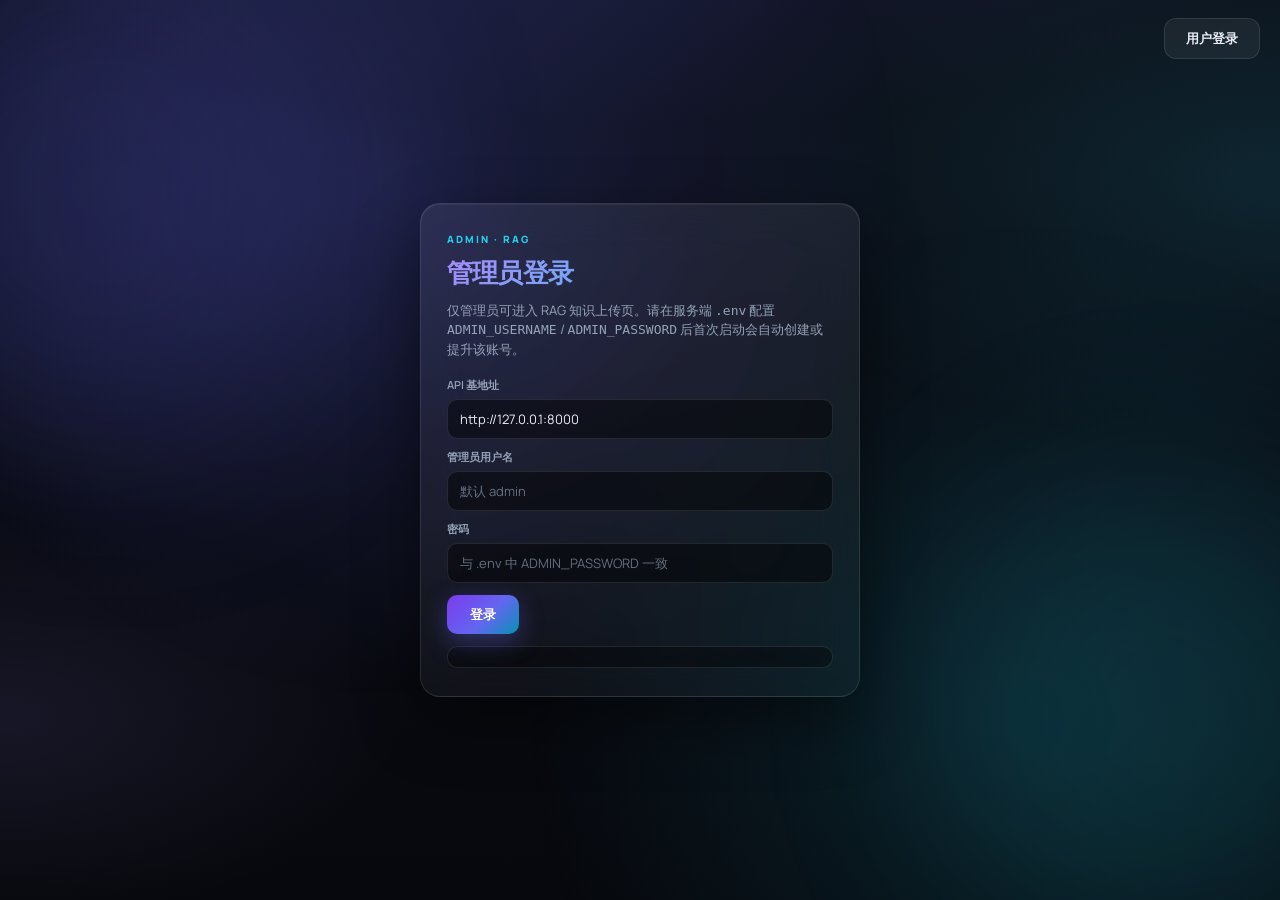
==== frontend/admin-login.html @ efcb0af4 "第一版" ====
<!doctype html>
<html lang="zh-CN">
<head>
  <meta charset="UTF-8">
  <meta name="viewport" content="width=device-width, initial-scale=1.0">
  <title>小C助手 · 管理员登录</title>
  <link rel="icon" type="image/png" href="./favicon.ico">
  <link rel="stylesheet" href="./style.css">
</head>
<body>
  <div class="auth-corner">
    <a class="link-btn" href="./login.html">用户登录</a>
  </div>
  <main class="auth-page">
    <section class="auth-card">
      <p class="auth-eyebrow">ADMIN · RAG</p>
      <h1>管理员登录</h1>
      <p>仅管理员可进入 RAG 知识上传页。请在服务端 <code>.env</code> 配置 <code>ADMIN_USERNAME</code> / <code>ADMIN_PASSWORD</code> 后首次启动会自动创建或提升该账号。</p>

      <label>
        API 基地址
        <input id="apiBase" value="http://127.0.0.1:8000">
      </label>
      <label>
        管理员用户名
        <input id="username" placeholder="默认 admin">
      </label>
      <label>
        密码
        <input id="password" type="password" placeholder="与 .env 中 ADMIN_PASSWORD 一致">
      </label>

      <div class="btn-row">
        <button id="loginBtn" class="btn">登录</button>
      </div>
      <p id="hint" class="hint"></p>
    </section>
  </main>
   <script src="./common.js"></script>
  <script src="./admin-login.js"></script>
</body>
</html>
---- frontend/style.css ----
﻿/* 小C助手 — TripStar 风格启发：暗黑奢华玻璃拟物 + 沉浸式对话（保持原 class 契约） */

@import url("https://fonts.googleapis.com/css2?family=Manrope:wght@400;500;600;700;800&display=swap");

* {
  box-sizing: border-box;
}

:root {
  --xc-bg-deep: #07080d;
  --xc-bg-mid: #0c0f18;
  --xc-glass: rgba(255, 255, 255, 0.045);
  --xc-glass-strong: rgba(255, 255, 255, 0.08);
  --xc-border: rgba(255, 255, 255, 0.1);
  --xc-border-glow: rgba(167, 139, 250, 0.35);
  --xc-text: #e8ecf4;
  --xc-text-soft: #94a3b8;
  --xc-accent: #a78bfa;
  --xc-accent-2: #22d3ee;
  --xc-accent-mix: linear-gradient(135deg, #a78bfa 0%, #22d3ee 100%);
  --xc-danger: #fb7185;
  --xc-danger-bg: rgba(251, 113, 133, 0.12);
  --xc-success: #34d399;
  --xc-success-bg: rgba(52, 211, 153, 0.12);
  --xc-gold-line: rgba(212, 175, 106, 0.25);
  --xc-shadow: 0 24px 64px rgba(0, 0, 0, 0.45);
  --xc-radius: 14px;
  --xc-radius-sm: 10px;
  --font: "Manrope", "Segoe UI", system-ui, sans-serif;
}

body {
  margin: 0;
  font-family: var(--font);
  color: var(--xc-text);
  overflow: hidden;
  min-height: 100vh;
  background: var(--xc-bg-deep);
  background-image:
    radial-gradient(ellipse 120% 80% at 50% -30%, rgba(99, 102, 241, 0.22), transparent 55%),
    radial-gradient(ellipse 90% 60% at 100% 20%, rgba(34, 211, 238, 0.12), transparent 50%),
    radial-gradient(ellipse 70% 50% at 0% 80%, rgba(167, 139, 250, 0.1), transparent 45%),
    linear-gradient(180deg, var(--xc-bg-mid) 0%, var(--xc-bg-deep) 100%);
}

body::before,
body::after {
  content: "";
  position: fixed;
  border-radius: 50%;
  filter: blur(100px);
  z-index: 0;
  pointer-events: none;
  opacity: 0.55;
}

body::before {
  width: min(48vw, 520px);
  height: min(48vw, 520px);
  left: -12%;
  top: -8%;
  background: rgba(99, 102, 241, 0.35);
}

body::after {
  width: min(42vw, 480px);
  height: min(42vw, 480px);
  right: -10%;
  bottom: -5%;
  background: rgba(34, 211, 238, 0.2);
}

.app {
  position: relative;
  z-index: 1;
  width: 100vw;
  margin: 0;
  display: grid;
  grid-template-columns: 228px 1fr 300px;
  min-height: 100vh;
  height: 100vh;
  max-height: 100vh;
  overflow: hidden;
  background: var(--xc-glass);
  backdrop-filter: blur(20px) saturate(1.35);
  -webkit-backdrop-filter: blur(20px) saturate(1.35);
  border: 1px solid var(--xc-border);
  box-shadow: inset 0 1px 0 rgba(255, 255, 255, 0.06);
}

.app.history-collapsed {
  grid-template-columns: 56px 1fr 300px;
}

.sidebar {
  display: flex;
  flex-direction: column;
  gap: 12px;
  padding: 14px;
  overflow: auto;
  background: rgba(6, 8, 14, 0.55);
  border-right: 1px solid var(--xc-border);
}

.history-sidebar {
  border-left: none;
  height: 100%;
  min-height: 0;
  overflow: hidden;
  padding-bottom: 0;
}

/* API / WS 输入框保留在 DOM 供脚本读写，不在页面展示 */
.xc-endpoint-fields {
  display: none;
}

.tool-sidebar {
  border-left: 1px solid var(--xc-border);
  border-right: none;
  background: rgba(6, 8, 14, 0.5);
  height: 100%;
  min-height: 0;
  max-height: 100%;
  overflow-x: hidden;
  overflow-y: auto;
}

.history-header {
  display: flex;
  align-items: center;
  justify-content: space-between;
  margin-bottom: 6px;
}

.history-title-text {
  font-size: 11px;
  letter-spacing: 0.14em;
  text-transform: uppercase;
  font-weight: 800;
  color: var(--xc-text-soft);
}

.btn.mini {
  min-width: 48px;
  padding: 6px 10px;
  font-size: 11px;
  font-weight: 600;
  border-radius: 8px;
}

.brand,
.panel {
  background: var(--xc-glass-strong);
  border: 1px solid var(--xc-border);
  border-radius: var(--xc-radius);
  padding: 14px;
  backdrop-filter: blur(16px);
  -webkit-backdrop-filter: blur(16px);
  box-shadow: 0 4px 24px rgba(0, 0, 0, 0.2), inset 0 1px 0 rgba(255, 255, 255, 0.05);
}

.brand {
  border-color: rgba(212, 175, 106, 0.15);
  background: linear-gradient(160deg, rgba(255, 255, 255, 0.07) 0%, rgba(255, 255, 255, 0.02) 100%);
}

.brand h1 {
  margin: 0;
  font-size: 20px;
  font-weight: 800;
  letter-spacing: -0.02em;
  background: var(--xc-accent-mix);
  -webkit-background-clip: text;
  -webkit-text-fill-color: transparent;
  background-clip: text;
}

.brand p {
  margin: 6px 0 0;
  color: var(--xc-text-soft);
  font-size: 11px;
  line-height: 1.45;
}

.panel h2 {
  margin: 0 0 10px;
  font-size: 11px;
  font-weight: 800;
  letter-spacing: 0.12em;
  text-transform: uppercase;
  color: var(--xc-text-soft);
}

label {
  display: flex;
  flex-direction: column;
  gap: 6px;
  font-size: 11px;
  font-weight: 600;
  color: var(--xc-text-soft);
  margin-top: 10px;
}

input,
select,
button,
.messages {
  border: 1px solid var(--xc-border);
  border-radius: var(--xc-radius-sm);
}

input,
select,
button {
  background: rgba(0, 0, 0, 0.35);
  color: var(--xc-text);
  padding: 10px 12px;
  font-size: 13px;
  font-family: var(--font);
  transition: border-color 0.2s ease, box-shadow 0.2s ease, background 0.2s ease;
}

input::placeholder {
  color: rgba(148, 163, 184, 0.65);
}

input:focus,
select:focus {
  outline: none;
  border-color: rgba(167, 139, 250, 0.55);
  box-shadow: 0 0 0 3px rgba(167, 139, 250, 0.15);
  background: rgba(0, 0, 0, 0.45);
}

.btn-row,
.status-row {
  display: flex;
  gap: 8px;
  margin-top: 12px;
  flex-wrap: wrap;
  align-items: center;
}

.btn {
  background: linear-gradient(135deg, #7c3aed 0%, #6366f1 55%, #0891b2 100%);
  color: #fff;
  border: none;
  cursor: pointer;
  min-width: 72px;
  font-weight: 700;
  letter-spacing: 0.02em;
  box-shadow: 0 8px 24px rgba(99, 102, 241, 0.35);
}

.btn:hover {
  filter: brightness(1.08);
  box-shadow: 0 10px 28px rgba(99, 102, 241, 0.42);
}

.btn.ghost {
  background: rgba(255, 255, 255, 0.06);
  border: 1px solid var(--xc-border);
  color: var(--xc-text);
  box-shadow: none;
}

.btn.ghost:hover {
  background: rgba(255, 255, 255, 0.1);
  border-color: rgba(255, 255, 255, 0.18);
}

.btn.danger {
  background: linear-gradient(135deg, #be123c, #fb7185);
  box-shadow: 0 6px 20px rgba(190, 18, 60, 0.35);
}

.btn.danger:hover {
  filter: brightness(1.06);
}

.status {
  font-size: 11px;
  font-weight: 800;
  padding: 8px 12px;
  border-radius: 999px;
  border: 1px solid transparent;
  letter-spacing: 0.04em;
  text-transform: uppercase;
}

.online {
  color: var(--xc-success);
  background: var(--xc-success-bg);
  border-color: rgba(52, 211, 153, 0.35);
  box-shadow: 0 0 20px rgba(52, 211, 153, 0.12);
}

.offline {
  color: var(--xc-danger);
  background: var(--xc-danger-bg);
  border-color: rgba(251, 113, 133, 0.35);
}

.chat-area {
  display: grid;
  grid-template-rows: auto 1fr auto;
  height: 100%;
  min-height: 0;
  max-height: 100%;
  overflow: hidden;
  background: rgba(4, 6, 12, 0.4);
  border-left: 1px solid var(--xc-border);
  border-right: 1px solid var(--xc-border);
}

.chat-topbar {
  padding: 14px 20px;
  display: flex;
  justify-content: space-between;
  align-items: center;
  gap: 16px;
  flex-wrap: wrap;
  background: rgba(0, 0, 0, 0.35);
  border-bottom: 1px solid var(--xc-border);
  backdrop-filter: blur(12px);
}

.topbar-left {
  display: flex;
  align-items: flex-start;
  gap: 12px;
}

/* 顶栏左侧「C」标识图：浅色衬底与手绘纸质底融合，适配深色顶栏 */
.xc-mark-img {
  width: 40px;
  height: 40px;
  flex-shrink: 0;
  object-fit: contain;
  border-radius: 12px;
  padding: 3px;
  box-sizing: border-box;
  background: linear-gradient(145deg, rgba(255, 255, 255, 0.96) 0%, rgba(245, 243, 240, 0.92) 100%);
  border: 1px solid rgba(255, 255, 255, 0.22);
  box-shadow:
    0 6px 20px rgba(0, 0, 0, 0.35),
    0 0 0 1px rgba(167, 139, 250, 0.12);
  display: block;
}

.xc-title {
  font-size: 17px;
  font-weight: 800;
  letter-spacing: -0.02em;
  color: var(--xc-text);
}

.agent-chips {
  display: flex;
  flex-wrap: wrap;
  gap: 6px;
  margin-top: 8px;
}

.chip {
  font-size: 10px;
  font-weight: 700;
  letter-spacing: 0.06em;
  text-transform: uppercase;
  padding: 4px 10px;
  border-radius: 999px;
  background: rgba(167, 139, 250, 0.12);
  border: 1px solid rgba(167, 139, 250, 0.28);
  color: #c4b5fd;
}

.chip--map {
  border-color: rgba(34, 211, 238, 0.35);
  background: rgba(34, 211, 238, 0.1);
  color: #67e8f9;
}

.topbar-right {
  display: inline-flex;
  align-items: center;
  gap: 12px;
  flex-wrap: wrap;
}

.topbar-right small {
  color: var(--xc-text-soft);
  font-size: 11px;
  max-width: 220px;
  line-height: 1.4;
}

.messages {
  margin: 0;
  min-height: 0;
  overflow-y: auto;
  padding: 22px 24px;
  background: rgba(0, 0, 0, 0.22);
  border: none;
  border-top: 1px solid transparent;
  border-bottom: 1px solid transparent;
}

.messages::-webkit-scrollbar {
  width: 6px;
}

.messages::-webkit-scrollbar-thumb {
  background: rgba(167, 139, 250, 0.25);
  border-radius: 6px;
}

.msg {
  max-width: 72%;
  margin-bottom: 14px;
  padding: 12px 14px;
  border-radius: 16px;
  white-space: pre-wrap;
  line-height: 1.55;
  animation: msgIn 0.35s cubic-bezier(0.22, 1, 0.36, 1);
  border: 1px solid var(--xc-border);
  backdrop-filter: blur(12px);
  -webkit-backdrop-filter: blur(12px);
}

.msg.user {
  margin-left: auto;
  background: linear-gradient(145deg, rgba(124, 58, 237, 0.35) 0%, rgba(8, 145, 178, 0.22) 100%);
  border-color: rgba(167, 139, 250, 0.45);
  color: #f8fafc;
  box-shadow: 0 12px 32px rgba(99, 102, 241, 0.2);
}

.msg.bot {
  margin-right: auto;
  background: rgba(255, 255, 255, 0.05);
  border-color: rgba(255, 255, 255, 0.1);
  color: var(--xc-text);
  display: flex;
  flex-direction: column;
  align-items: stretch;
  gap: 0;
  max-width: min(72%, 640px);
  box-shadow: var(--xc-shadow);
  /* 覆盖 .msg 的 pre-wrap，避免子树里的 HTML 被当成预格式纯文本排版 */
  white-space: normal;
}

/* 工具返回（折叠展示），位于助手气泡上方 */
.tool-trace-host {
  display: none;
  margin-bottom: 8px;
}

.tool-trace-host.tool-trace-host--visible {
  display: block;
}

.tool-trace-box {
  border-radius: var(--xc-radius-sm);
  border: 1px solid rgba(34, 211, 238, 0.28);
  background: rgba(0, 0, 0, 0.42);
  overflow: hidden;
}

.tool-trace-box > summary {
  list-style: none;
  cursor: pointer;
  padding: 8px 12px;
  font-size: 12px;
  font-weight: 600;
  color: var(--xc-accent-2);
  letter-spacing: 0.02em;
  user-select: none;
}

.tool-trace-box > summary::-webkit-details-marker {
  display: none;
}

.tool-trace-box > summary::before {
  content: "▸ ";
  display: inline-block;
  transition: transform 0.15s ease;
}

.tool-trace-box[open] > summary::before {
  transform: rotate(90deg);
}

.tool-trace-item {
  border-top: 1px solid rgba(255, 255, 255, 0.08);
  padding: 8px 12px 10px;
}

.tool-trace-name {
  font-size: 11px;
  font-weight: 700;
  color: #a5b4fc;
  margin-bottom: 6px;
  font-family: ui-monospace, "Cascadia Code", Consolas, monospace;
}

.tool-trace-content {
  margin: 0;
  max-height: 220px;
  overflow: auto;
  font-size: 11px;
  line-height: 1.45;
  color: var(--xc-text-soft);
  white-space: pre-wrap;
  word-break: break-word;
  background: rgba(0, 0, 0, 0.35);
  border-radius: 8px;
  padding: 8px 10px;
  border: 1px solid rgba(255, 255, 255, 0.06);
}

.msg.bot > .msg-bubble {
  white-space: pre-wrap;
  line-height: 1.55;
  color: var(--xc-text);
}

/* 不依赖 :has()（旧内核无 :has 时 Markdown 会一直像纯文本） */
.msg.bot > .msg-bubble.msg-bubble--md {
  white-space: normal;
}

.msg-bot-meta {
  white-space: pre-wrap;
  font-size: 12px;
  line-height: 1.45;
  color: var(--xc-text-soft);
  padding-bottom: 10px;
  margin-bottom: 2px;
  border-bottom: 1px solid rgba(255, 255, 255, 0.08);
}

.msg-md-content {
  padding-top: 10px;
  font-size: 14px;
  line-height: 1.6;
  color: var(--xc-text);
  word-break: break-word;
  white-space: normal;
}

.msg-md-content > *:first-child {
  margin-top: 0;
}

.msg-md-content > *:last-child {
  margin-bottom: 0;
}

.msg-md-content p {
  margin: 0.55em 0;
}

.msg-md-content h1,
.msg-md-content h2,
.msg-md-content h3,
.msg-md-content h4 {
  margin: 0.85em 0 0.45em;
  font-weight: 700;
  line-height: 1.25;
  color: #f1f5f9;
}

.msg-md-content h1 {
  font-size: 1.35em;
}

.msg-md-content h2 {
  font-size: 1.2em;
}

.msg-md-content h3 {
  font-size: 1.08em;
}

.msg-md-content ul,
.msg-md-content ol {
  margin: 0.5em 0;
  padding-left: 1.35em;
}

.msg-md-content li {
  margin: 0.25em 0;
}

.msg-md-content blockquote {
  margin: 0.6em 0;
  padding: 0.35em 0 0.35em 0.85em;
  border-left: 3px solid rgba(167, 139, 250, 0.45);
  color: var(--xc-text-soft);
  background: rgba(0, 0, 0, 0.2);
  border-radius: 0 8px 8px 0;
}

.msg-md-content a {
  color: var(--xc-accent-2);
  text-decoration: underline;
  text-underline-offset: 3px;
  word-break: break-all;
}

.msg-md-content hr {
  border: none;
  border-top: 1px solid rgba(255, 255, 255, 0.12);
  margin: 1em 0;
}

.msg-md-content code {
  font-family: ui-monospace, "Cascadia Code", "Segoe UI Mono", Consolas, monospace;
  font-size: 0.88em;
  padding: 0.12em 0.38em;
  border-radius: 6px;
  background: rgba(0, 0, 0, 0.45);
  border: 1px solid rgba(255, 255, 255, 0.1);
}

.msg-md-content pre {
  margin: 0.65em 0;
  padding: 12px 14px;
  border-radius: 12px;
  background: rgba(0, 0, 0, 0.5);
  border: 1px solid rgba(255, 255, 255, 0.1);
  overflow-x: auto;
  line-height: 1.45;
}

.msg-md-content pre code {
  padding: 0;
  border: none;
  background: transparent;
  font-size: 0.9em;
}

.msg-md-content table {
  border-collapse: collapse;
  width: 100%;
  margin: 0.65em 0;
  font-size: 0.92em;
}

.msg-md-content th,
.msg-md-content td {
  border: 1px solid rgba(255, 255, 255, 0.12);
  padding: 6px 10px;
  text-align: left;
}

.msg-md-content th {
  background: rgba(167, 139, 250, 0.12);
}

.msg.streaming > .msg-bubble::after {
  content: "▋";
  margin-left: 2px;
  color: var(--xc-accent-2);
  animation: blinkCursor 0.7s steps(1) infinite;
}

.msg.streaming::after {
  content: none;
}

.msg.system {
  max-width: 92%;
  margin: 10px auto 14px;
  background: rgba(255, 255, 255, 0.04);
  color: var(--xc-text-soft);
  text-align: center;
  border: 1px dashed rgba(255, 255, 255, 0.12);
  font-size: 12px;
}

.msg-bubble .inline-map-link {
  color: var(--xc-accent-2);
  text-decoration: underline;
  text-underline-offset: 3px;
  word-break: break-all;
}

.itinerary-panel .itinerary-notes {
  width: 100%;
  margin-top: 8px;
  padding: 10px 12px;
  min-height: 100px;
  resize: vertical;
  border-radius: var(--xc-radius-sm);
  border: 1px solid var(--xc-border);
  background: rgba(0, 0, 0, 0.35);
  color: var(--xc-text);
  font-family: var(--font);
  font-size: 13px;
  line-height: 1.45;
}

.itinerary-panel .itinerary-notes:focus {
  outline: none;
  border-color: rgba(167, 139, 250, 0.45);
  box-shadow: 0 0 0 1px rgba(167, 139, 250, 0.2);
}

.composer {
  margin: 0;
  display: grid;
  grid-template-columns: 1fr auto;
  grid-template-rows: auto auto;
  gap: 8px 12px;
  padding: 16px 20px;
  border-top: 1px solid var(--xc-border);
  background: rgba(0, 0, 0, 0.45);
  backdrop-filter: blur(16px);
}

.composer input {
  grid-column: 1;
  grid-row: 1;
  min-height: 48px;
  border-radius: 14px;
  background: rgba(0, 0, 0, 0.5);
  border-color: rgba(255, 255, 255, 0.12);
}

.composer-actions {
  grid-column: 2;
  grid-row: 1;
  display: flex;
  flex-direction: row;
  align-items: stretch;
  gap: 8px;
}

.composer .btn-send,
.composer .composer-pause {
  align-self: stretch;
  min-height: 48px;
  border-radius: 14px;
}

.btn-send {
  position: relative;
  min-width: 88px;
  display: inline-flex;
  align-items: center;
  justify-content: center;
}

.btn-send .btn-send-spinner {
  display: none;
  width: 22px;
  height: 22px;
  border: 2px solid rgba(255, 255, 255, 0.22);
  border-top-color: var(--xc-accent);
  border-radius: 50%;
  animation: xc-spin 0.75s linear infinite;
}

.btn-send.is-busy .btn-send-label {
  display: none;
}

.btn-send.is-busy .btn-send-spinner {
  display: block;
}

.btn-send.is-busy {
  pointer-events: none;
}

.composer-pause:not([hidden]) {
  min-width: 64px;
}

@keyframes xc-spin {
  to {
    transform: rotate(360deg);
  }
}

.composer-hint {
  grid-column: 1 / -1;
  grid-row: 2;
  margin: 0;
  font-size: 11px;
  line-height: 1.45;
  color: var(--xc-text-soft);
  opacity: 0.92;
}

.hint {
  min-height: 20px;
  margin: 12px 0 0;
  color: var(--xc-text-soft);
  font-size: 12px;
  background: rgba(0, 0, 0, 0.35);
  border: 1px solid var(--xc-border);
  border-radius: var(--xc-radius-sm);
  padding: 10px 12px;
}

.hint.error {
  color: #fda4af;
  border-color: rgba(251, 113, 133, 0.35);
  background: var(--xc-danger-bg);
}

.history-list {
  margin-top: 10px;
  flex: 1;
  min-height: 0;
  overflow-y: auto;
  display: flex;
  flex-direction: column;
  gap: 8px;
  padding-bottom: 14px;
}

.history-list::-webkit-scrollbar {
  width: 6px;
}

.history-list::-webkit-scrollbar-thumb {
  background: rgba(167, 139, 250, 0.3);
  border-radius: 6px;
}

.history-group-title {
  position: sticky;
  top: 0;
  z-index: 1;
  font-size: 10px;
  font-weight: 800;
  letter-spacing: 0.12em;
  text-transform: uppercase;
  color: var(--xc-text-soft);
  background: rgba(6, 8, 14, 0.95);
  padding: 6px 4px;
  border-bottom: 1px solid var(--xc-border);
}

.history-item {
  width: 100%;
  text-align: left;
  border: 1px solid var(--xc-border);
  border-radius: var(--xc-radius-sm);
  background: rgba(255, 255, 255, 0.04);
  color: var(--xc-text);
  padding: 10px 12px;
  cursor: pointer;
  font-size: 12px;
  font-family: var(--font);
  transition: border-color 0.2s, background 0.2s, transform 0.15s;
}

.history-item:hover {
  border-color: rgba(167, 139, 250, 0.45);
  background: rgba(167, 139, 250, 0.08);
  transform: translateX(2px);
}

.history-item.active {
  border-color: rgba(34, 211, 238, 0.5);
  background: rgba(34, 211, 238, 0.1);
  box-shadow: 0 0 20px rgba(34, 211, 238, 0.08);
}

.app.history-collapsed .history-title-text,
.app.history-collapsed .history-list,
.app.history-collapsed #newChatBtn {
  display: none;
}

.app.history-collapsed .history-header {
  justify-content: center;
}

.loc-link {
  margin-left: 8px;
  color: var(--xc-accent-2);
  text-decoration: none;
  font-weight: 600;
  border-bottom: 1px solid rgba(34, 211, 238, 0.4);
}

.loc-link:hover {
  color: #7dd3fc;
}

.auth-page {
  position: relative;
  z-index: 1;
  min-height: 100vh;
  display: grid;
  place-items: center;
  padding: 24px 16px;
}

.auth-page::before {
  content: "";
  position: fixed;
  inset: 0;
  z-index: -1;
  background:
    radial-gradient(circle at 30% 20%, rgba(99, 102, 241, 0.2), transparent 45%),
    radial-gradient(circle at 80% 80%, rgba(34, 211, 238, 0.12), transparent 40%);
  pointer-events: none;
}

.auth-card {
  width: min(440px, 96vw);
  background: linear-gradient(165deg, rgba(255, 255, 255, 0.08) 0%, rgba(255, 255, 255, 0.03) 100%);
  border: 1px solid var(--xc-border);
  border-radius: 20px;
  padding: 28px 26px;
  box-shadow: var(--xc-shadow), inset 0 1px 0 rgba(255, 255, 255, 0.06);
  backdrop-filter: blur(24px) saturate(1.2);
  -webkit-backdrop-filter: blur(24px) saturate(1.2);
}

.auth-eyebrow {
  margin: 0 0 8px;
  font-size: 10px;
  font-weight: 800;
  letter-spacing: 0.2em;
  text-transform: uppercase;
  color: var(--xc-accent-2);
}

.auth-card h1 {
  margin: 0;
  font-size: 26px;
  font-weight: 800;
  letter-spacing: -0.03em;
  background: var(--xc-accent-mix);
  -webkit-background-clip: text;
  -webkit-text-fill-color: transparent;
  background-clip: text;
}

.auth-card > p:not(.hint):not(.auth-eyebrow) {
  margin: 10px 0 18px;
  color: var(--xc-text-soft);
  font-size: 13px;
  line-height: 1.5;
}

.auth-card label {
  color: var(--xc-text-soft);
}

.auth-card input {
  background: rgba(0, 0, 0, 0.45);
}

.link-btn {
  display: inline-flex;
  align-items: center;
  justify-content: center;
  min-width: 96px;
  padding: 10px 16px;
  border-radius: 12px;
  border: 1px solid var(--xc-border);
  color: var(--xc-text);
  text-decoration: none;
  background: rgba(255, 255, 255, 0.06);
  font-size: 13px;
  font-weight: 600;
  font-family: var(--font);
  transition: background 0.2s, border-color 0.2s;
}

.link-btn:hover {
  background: rgba(255, 255, 255, 0.1);
  border-color: rgba(167, 139, 250, 0.4);
}

.auth-corner {
  position: fixed;
  top: 18px;
  right: 20px;
  z-index: 10;
  display: flex;
  flex-wrap: wrap;
  gap: 8px;
  justify-content: flex-end;
}

.rag-page .rag-card {
  width: min(560px, 96vw);
}

.rag-intro {
  margin: 10px 0 18px;
  color: var(--xc-text-soft);
  font-size: 13px;
  line-height: 1.6;
}

.rag-intro code {
  font-size: 12px;
  padding: 2px 6px;
  border-radius: 6px;
  background: rgba(0, 0, 0, 0.35);
  border: 1px solid var(--xc-border);
}

.rag-file-label input[type="file"] {
  display: block;
  width: 100%;
  margin-top: 8px;
  font-size: 13px;
}

.rag-result {
  margin-top: 16px;
  padding: 14px 16px;
  border-radius: 14px;
  background: rgba(0, 0, 0, 0.45);
  border: 1px solid var(--xc-border);
  color: var(--xc-text-soft);
  font-size: 12px;
  line-height: 1.45;
  max-height: 360px;
  overflow: auto;
  white-space: pre-wrap;
  font-family: ui-monospace, "Cascadia Code", Consolas, monospace;
}

@media (max-width: 980px) {
  .app {
    grid-template-columns: 1fr;
    width: 100vw;
    min-height: 100vh;
    height: auto;
    max-height: none;
    overflow-y: auto;
    border: none;
  }

  .app.history-collapsed {
    grid-template-columns: 1fr;
  }

  .sidebar {
    border-right: none;
    border-bottom: 1px solid var(--xc-border);
    max-height: 38vh;
  }

  .tool-sidebar {
    border-left: none;
    border-top: 1px solid var(--xc-border);
    max-height: min(50vh, 420px);
    overflow-y: auto;
  }

  .chat-area {
    min-height: 52vh;
    height: auto;
    max-height: none;
    overflow: visible;
    border-left: none;
    border-right: none;
  }

  .messages {
    min-height: 200px;
    max-height: 42vh;
  }
}

@keyframes msgIn {
  from {
    opacity: 0;
    transform: translateY(10px) scale(0.98);
  }
  to {
    opacity: 1;
    transform: translateY(0) scale(1);
  }
}

@keyframes blinkCursor {
  0%,
  50% {
    opacity: 1;
  }
  50.01%,
  100% {
    opacity: 0;
  }
}

@media (prefers-reduced-motion: reduce) {
  .msg {
    animation: none;
  }

  .msg.streaming > .msg-bubble::after {
    animation: none;
    opacity: 0.6;
  }
}
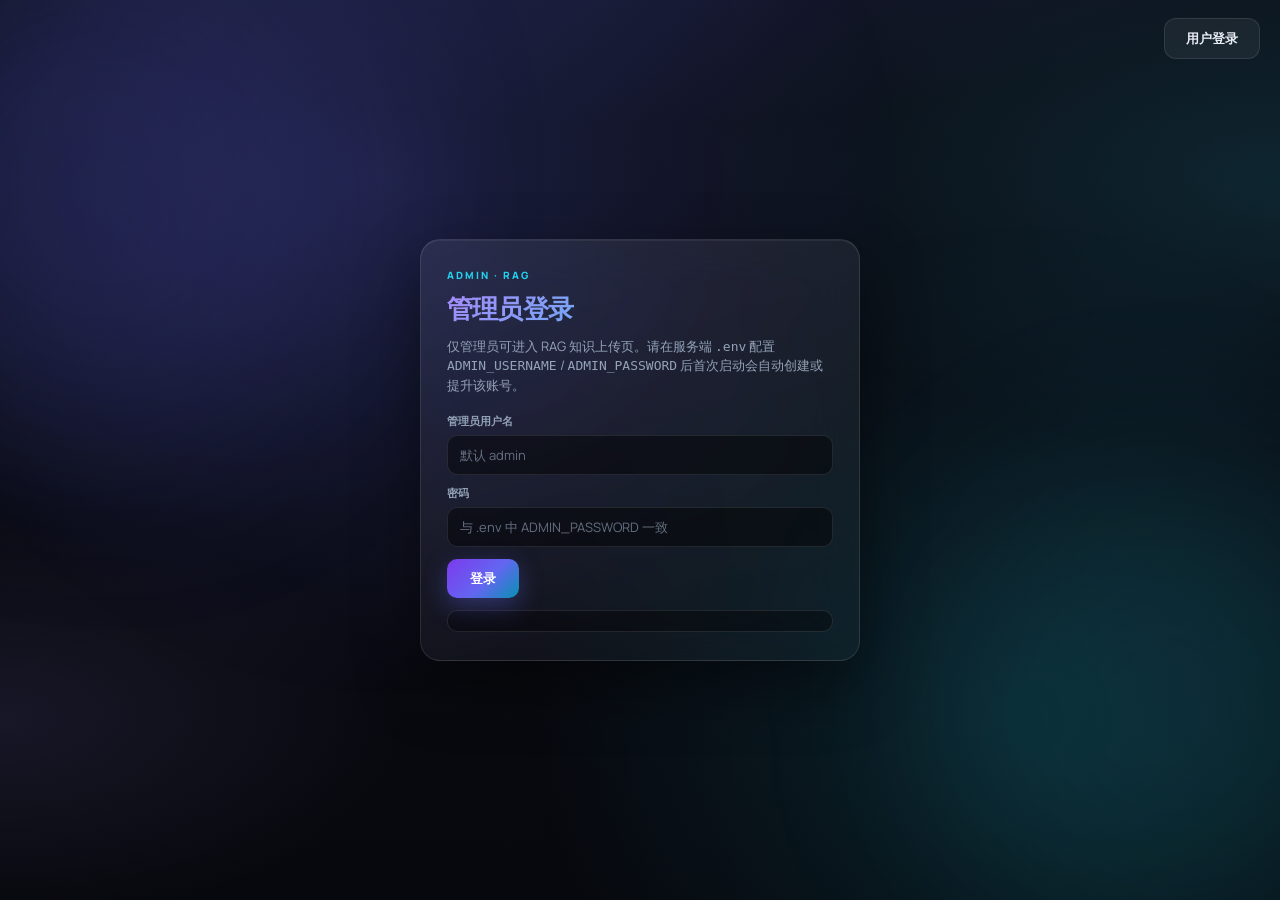
==== commit 3f7d3ffd: "第二版" ====
--- a/frontend/admin-login.html
+++ b/frontend/admin-login.html
@@ -17,10 +17,13 @@
       <h1>管理员登录</h1>
       <p>仅管理员可进入 RAG 知识上传页。请在服务端 <code>.env</code> 配置 <code>ADMIN_USERNAME</code> / <code>ADMIN_PASSWORD</code> 后首次启动会自动创建或提升该账号。</p>
 
-      <label>
-        API 基地址
-        <input id="apiBase" value="http://127.0.0.1:8000">
-      </label>
+      <!-- 仍参与逻辑与默认值，仅不在界面展示（与对话页一致） -->
+      <div class="xc-endpoint-fields" aria-hidden="true">
+        <label>
+          API 基地址
+          <input id="apiBase" value="http://127.0.0.1:8000" autocomplete="off" />
+        </label>
+      </div>
       <label>
         管理员用户名
         <input id="username" placeholder="默认 admin">
--- a/frontend/style.css
+++ b/frontend/style.css
@@ -110,7 +110,7 @@
   padding-bottom: 0;
 }
 
-/* API / WS 输入框保留在 DOM 供脚本读写，不在页面展示 */
+/* API / WS 输入框保留在 DOM 供脚本读写，不在页面展示（对话侧栏、登录/注册/管理员/RAG 等页共用） */
 .xc-endpoint-fields {
   display: none;
 }
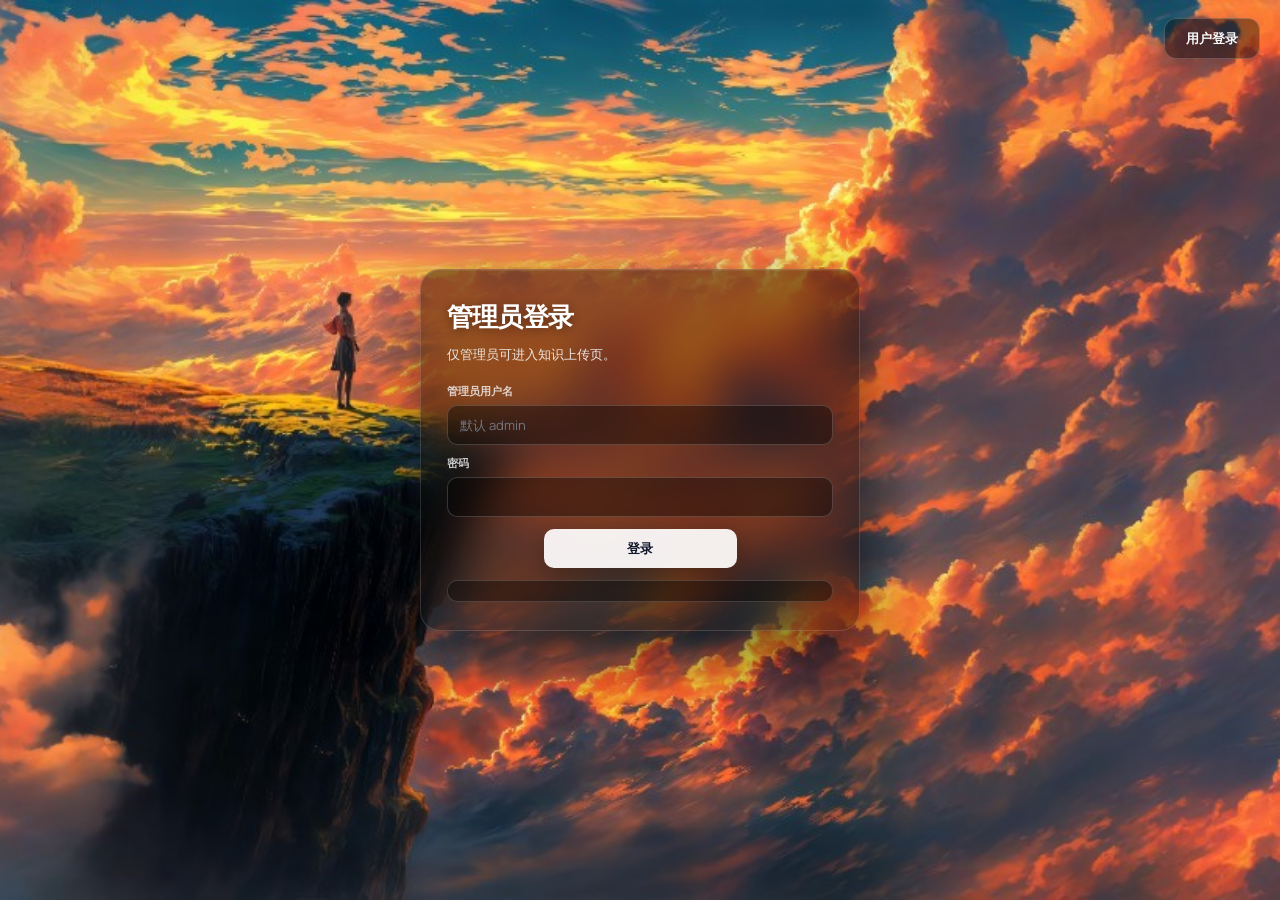
==== commit 9358122a: "version 3.0" ====
--- a/frontend/admin-login.html
+++ b/frontend/admin-login.html
@@ -7,17 +7,15 @@
   <link rel="icon" type="image/png" href="./favicon.ico">
   <link rel="stylesheet" href="./style.css">
 </head>
-<body>
+<body class="auth-bg-page">
   <div class="auth-corner">
     <a class="link-btn" href="./login.html">用户登录</a>
   </div>
   <main class="auth-page">
     <section class="auth-card">
-      <p class="auth-eyebrow">ADMIN · RAG</p>
       <h1>管理员登录</h1>
-      <p>仅管理员可进入 RAG 知识上传页。请在服务端 <code>.env</code> 配置 <code>ADMIN_USERNAME</code> / <code>ADMIN_PASSWORD</code> 后首次启动会自动创建或提升该账号。</p>
+      <p>仅管理员可进入知识上传页。</p>
 
-      <!-- 仍参与逻辑与默认值，仅不在界面展示（与对话页一致） -->
       <div class="xc-endpoint-fields" aria-hidden="true">
         <label>
           API 基地址
@@ -30,11 +28,11 @@
       </label>
       <label>
         密码
-        <input id="password" type="password" placeholder="与 .env 中 ADMIN_PASSWORD 一致">
+        <input id="password" type="password">
       </label>
 
-      <div class="btn-row">
-        <button id="loginBtn" class="btn">登录</button>
+      <div class="btn-row btn-row--center-half">
+        <button id="loginBtn" class="btn" type="button">登录</button>
       </div>
       <p id="hint" class="hint"></p>
     </section>
--- a/frontend/style.css
+++ b/frontend/style.css
@@ -1,6 +1,4 @@
-﻿/* 小C助手 — TripStar 风格启发：暗黑奢华玻璃拟物 + 沉浸式对话（保持原 class 契约） */
-
-@import url("https://fonts.googleapis.com/css2?family=Manrope:wght@400;500;600;700;800&display=swap");
+﻿@import url("https://fonts.googleapis.com/css2?family=Manrope:wght@400;500;600;700;800&display=swap");
 
 * {
   box-sizing: border-box;
@@ -70,6 +68,352 @@
   background: rgba(34, 211, 238, 0.2);
 }
 
+/* 对话页：局部变量 + 合并选择器，减少重复 rgba */
+body.chat-page {
+  background-color: #0c1524;
+  background-image: url("./chat-bg.png");
+  background-size: cover;
+  background-position: center;
+  background-repeat: no-repeat;
+  background-attachment: fixed;
+  --cp-fg: rgba(248, 250, 252, 0.96);
+  --cp-92: rgba(248, 250, 252, 0.92);
+  --cp-90: rgba(248, 250, 252, 0.9);
+  --cp-88: rgba(248, 250, 252, 0.88);
+  --cp-85: rgba(248, 250, 252, 0.85);
+  --cp-82: rgba(248, 250, 252, 0.82);
+  --cp-62: rgba(248, 250, 252, 0.62);
+  --cp-52: rgba(248, 250, 252, 0.52);
+  --cp-link: #bae6fd;
+  --cp-ink: #0f172a;
+  --cp-surface: rgba(0, 0, 0, 0.26);
+  --cp-scrl: rgba(255, 255, 255, 0.22);
+  --cp-bdr: rgba(255, 255, 255, 0.18);
+  --cp-btn: rgba(255, 255, 255, 0.94);
+}
+
+body.chat-page::before,
+body.chat-page::after {
+  display: none;
+}
+
+body.chat-page .app {
+  background: rgba(255, 255, 255, 0.035);
+  backdrop-filter: blur(11px) saturate(1.08);
+  -webkit-backdrop-filter: blur(11px) saturate(1.08);
+}
+
+body.chat-page .sidebar {
+  background: rgba(6, 10, 22, 0.26);
+}
+
+body.chat-page .tool-sidebar {
+  background: rgba(6, 10, 22, 0.22);
+}
+
+body.chat-page .chat-area {
+  background: rgba(4, 8, 18, 0.14);
+}
+
+body.chat-page .chat-topbar {
+  background: rgba(0, 0, 0, 0.18);
+  backdrop-filter: blur(9px);
+  -webkit-backdrop-filter: blur(9px);
+}
+
+body.chat-page .messages {
+  background: rgba(0, 0, 0, 0.06);
+}
+
+body.chat-page .messages::-webkit-scrollbar-thumb,
+body.chat-page .history-sidebar .history-list::-webkit-scrollbar-thumb {
+  background: var(--cp-scrl);
+}
+
+body.chat-page .composer {
+  background: rgba(0, 0, 0, 0.18);
+  backdrop-filter: blur(10px);
+  -webkit-backdrop-filter: blur(10px);
+}
+
+body.chat-page .composer input {
+  background: rgba(0, 0, 0, 0.26);
+  color: #f8fafc;
+}
+
+body.chat-page .composer input::placeholder {
+  color: var(--cp-52);
+}
+
+body.chat-page .composer input:focus {
+  border-color: rgba(255, 255, 255, 0.38);
+  box-shadow: 0 0 0 3px rgba(255, 255, 255, 0.1);
+  background: rgba(0, 0, 0, 0.34);
+}
+
+body.chat-page .composer-hint {
+  color: var(--cp-90);
+  opacity: 1;
+}
+
+body.chat-page .brand,
+body.chat-page .panel {
+  background: rgba(255, 255, 255, 0.045);
+}
+
+body.chat-page .hint {
+  background: rgba(0, 0, 0, 0.2);
+}
+
+body.chat-page .history-group-title {
+  background: rgba(6, 10, 22, 0.55);
+}
+
+body.chat-page .msg {
+  backdrop-filter: blur(8px);
+  -webkit-backdrop-filter: blur(8px);
+}
+
+body.chat-page .msg.user {
+  background: linear-gradient(145deg, rgba(255, 255, 255, 0.38) 0%, rgba(255, 255, 255, 0.16) 100%);
+  border-color: rgba(255, 255, 255, 0.42);
+  color: var(--cp-ink);
+  box-shadow: 0 8px 22px rgba(0, 0, 0, 0.1);
+}
+
+body.chat-page .msg.bot {
+  background: rgba(255, 255, 255, 0.1);
+  border-color: rgba(255, 255, 255, 0.2);
+  box-shadow: 0 8px 26px rgba(0, 0, 0, 0.08);
+  color: var(--cp-fg);
+}
+
+body.chat-page .msg.system {
+  color: var(--cp-92);
+  border-color: rgba(255, 255, 255, 0.22);
+  background: rgba(0, 0, 0, 0.22);
+}
+
+body.chat-page .msg.bot .msg-bubble,
+body.chat-page .msg-md-content {
+  color: var(--cp-fg);
+}
+
+body.chat-page .msg-bot-meta {
+  color: var(--cp-82);
+  border-bottom-color: rgba(255, 255, 255, 0.14);
+}
+
+body.chat-page .msg-md-content h1,
+body.chat-page .msg-md-content h2,
+body.chat-page .msg-md-content h3,
+body.chat-page .msg-md-content h4 {
+  color: #fff;
+}
+
+body.chat-page .msg-md-content blockquote {
+  color: var(--cp-85);
+}
+
+body.chat-page .msg-md-content a,
+body.chat-page .msg-bubble .inline-map-link {
+  color: var(--cp-link);
+}
+
+body.chat-page .msg-md-content code {
+  color: var(--cp-fg);
+}
+
+body.chat-page .msg.streaming > .msg-bubble::after {
+  color: var(--cp-85);
+}
+
+body.chat-page .tool-trace-box > summary {
+  color: var(--cp-92);
+}
+
+body.chat-page .tool-trace-name {
+  color: rgba(224, 231, 255, 0.95);
+}
+
+body.chat-page .tool-trace-content {
+  color: var(--cp-88);
+}
+
+body.chat-page .msg-md-content th {
+  color: var(--cp-fg);
+  background: rgba(255, 255, 255, 0.1);
+}
+
+body.chat-page .msg-md-content td {
+  color: var(--cp-92);
+}
+
+body.chat-page .chat-topbar .xc-title {
+  color: #fff;
+}
+
+body.chat-page .chat-topbar .chip {
+  color: var(--cp-fg);
+  background: rgba(255, 255, 255, 0.1);
+  border-color: rgba(255, 255, 255, 0.22);
+}
+
+body.chat-page .chat-topbar .chip--map {
+  color: rgba(224, 242, 254, 0.98);
+  background: rgba(255, 255, 255, 0.08);
+  border-color: rgba(186, 230, 253, 0.35);
+}
+
+body.chat-page .topbar-right small {
+  color: var(--cp-88);
+}
+
+body.chat-page .tool-trace-box {
+  background: var(--cp-surface);
+}
+
+body.chat-page .btn {
+  background: var(--cp-btn);
+  color: var(--cp-ink);
+  box-shadow: 0 4px 16px rgba(0, 0, 0, 0.1);
+}
+
+body.chat-page .btn:hover {
+  filter: brightness(1.04);
+  box-shadow: 0 6px 20px rgba(0, 0, 0, 0.14);
+}
+
+body.chat-page .btn.ghost {
+  background: rgba(255, 255, 255, 0.9);
+  color: var(--cp-ink);
+  border: 1px solid rgba(255, 255, 255, 0.55);
+  box-shadow: 0 2px 12px rgba(0, 0, 0, 0.06);
+}
+
+body.chat-page .btn.ghost:hover {
+  background: #fff;
+  border-color: rgba(255, 255, 255, 0.8);
+  filter: none;
+}
+
+body.chat-page .btn.danger {
+  background: var(--cp-btn);
+  color: #b91c1c;
+  box-shadow: 0 4px 16px rgba(0, 0, 0, 0.1);
+}
+
+body.chat-page .btn.danger:hover {
+  filter: brightness(1.03);
+  box-shadow: 0 6px 20px rgba(0, 0, 0, 0.12);
+  color: #991b1b;
+}
+
+body.chat-page .btn-send .btn-send-spinner {
+  border: 2px solid rgba(15, 23, 42, 0.22);
+  border-top-color: var(--cp-ink);
+}
+
+body.chat-page .history-sidebar .history-title-text,
+body.chat-page .tool-sidebar .panel h2 {
+  color: var(--cp-92);
+}
+
+body.chat-page .history-sidebar .history-group-title {
+  color: var(--cp-88);
+  background: rgba(6, 10, 22, 0.42);
+  border-bottom-color: rgba(255, 255, 255, 0.12);
+}
+
+body.chat-page .history-sidebar .history-item {
+  background: rgba(0, 0, 0, 0.28);
+  color: var(--cp-fg);
+  border-color: var(--cp-bdr);
+}
+
+body.chat-page .history-sidebar .history-item:hover {
+  background: rgba(0, 0, 0, 0.38);
+  border-color: rgba(255, 255, 255, 0.32);
+  filter: none;
+}
+
+body.chat-page .history-sidebar .history-item.active {
+  background: rgba(255, 255, 255, 0.14);
+  border-color: rgba(255, 255, 255, 0.45);
+  color: #fff;
+  box-shadow: 0 0 0 1px rgba(255, 255, 255, 0.32), 0 6px 18px rgba(0, 0, 0, 0.12);
+}
+
+body.chat-page .tool-sidebar .brand h1 {
+  background: none;
+  -webkit-background-clip: unset;
+  background-clip: unset;
+  -webkit-text-fill-color: currentColor;
+  color: #fff;
+}
+
+body.chat-page .tool-sidebar .brand p {
+  color: var(--cp-88);
+}
+
+body.chat-page .tool-sidebar label {
+  color: var(--cp-90);
+}
+
+body.chat-page .tool-sidebar select {
+  color: #f8fafc;
+  background: rgba(0, 0, 0, 0.28);
+}
+
+body.chat-page .tool-sidebar select option {
+  color: var(--cp-ink);
+  background: #f1f5f9;
+}
+
+body.chat-page .tool-sidebar .hint {
+  color: var(--cp-fg);
+  border-color: var(--cp-bdr);
+}
+
+body.chat-page .tool-sidebar .hint.error {
+  color: #fecaca;
+}
+
+body.chat-page .tool-sidebar .itinerary-notes {
+  color: #fff;
+  background: rgba(0, 0, 0, 0.28);
+}
+
+body.chat-page .tool-sidebar .itinerary-notes::placeholder {
+  color: var(--cp-62);
+}
+
+body.chat-page .tool-sidebar .itinerary-notes:focus {
+  border-color: rgba(255, 255, 255, 0.42);
+  box-shadow: 0 0 0 2px rgba(255, 255, 255, 0.12);
+}
+
+body.chat-page .tool-sidebar .loc-link {
+  color: #e0f2fe;
+  border-bottom-color: rgba(224, 242, 254, 0.5);
+}
+
+body.chat-page .tool-sidebar .loc-link:hover {
+  color: #fff;
+}
+
+body.chat-page .tool-sidebar .online {
+  color: #ecfdf5;
+  background: rgba(16, 185, 129, 0.22);
+  border-color: rgba(167, 243, 208, 0.45);
+}
+
+body.chat-page .tool-sidebar .offline {
+  color: #fff1f2;
+  background: rgba(251, 113, 133, 0.16);
+  border-color: rgba(254, 205, 211, 0.45);
+}
+
 .app {
   position: relative;
   z-index: 1;
@@ -995,6 +1339,156 @@
   justify-content: flex-end;
 }
 
+/* 认证页：摄影背景；局部变量减少重复 */
+body.auth-bg-page {
+  overflow-x: hidden;
+  overflow-y: auto;
+  color: #f8fafc;
+  background-color: #0a0a0a;
+  background-image: url("./login-bg.png");
+  background-size: cover;
+  background-position: center;
+  background-repeat: no-repeat;
+  background-attachment: fixed;
+  --a-fg: rgba(248, 250, 252, 0.88);
+  --a-soft: rgba(248, 250, 252, 0.78);
+  --a-ink: #0f172a;
+  --a-btn: rgba(255, 255, 255, 0.92);
+}
+
+body.auth-bg-page::before,
+body.auth-bg-page::after,
+body.auth-bg-page .auth-page::before {
+  display: none;
+}
+
+body.auth-bg-page .auth-card {
+  background: rgba(0, 0, 0, 0.42);
+  border: 1px solid rgba(255, 255, 255, 0.14);
+  box-shadow: 0 24px 64px rgba(0, 0, 0, 0.55), inset 0 1px 0 rgba(255, 255, 255, 0.06);
+}
+
+body.auth-bg-page .auth-card h1 {
+  background: none;
+  -webkit-background-clip: unset;
+  background-clip: unset;
+  -webkit-text-fill-color: currentColor;
+  color: #fff;
+  text-shadow: 0 2px 12px rgba(0, 0, 0, 0.45);
+}
+
+body.auth-bg-page .auth-card > p:not(.hint):not(.auth-eyebrow) {
+  color: var(--a-fg);
+}
+
+body.auth-bg-page .auth-card label {
+  color: var(--a-soft);
+}
+
+body.auth-bg-page .auth-card input {
+  background: rgba(0, 0, 0, 0.4);
+  border-color: rgba(255, 255, 255, 0.18);
+  color: #f8fafc;
+}
+
+body.auth-bg-page .auth-card input:focus {
+  border-color: rgba(255, 255, 255, 0.45);
+  box-shadow: 0 0 0 3px rgba(255, 255, 255, 0.12);
+  background: rgba(0, 0, 0, 0.52);
+}
+
+body.auth-bg-page .link-btn {
+  background: rgba(0, 0, 0, 0.38);
+  border-color: rgba(255, 255, 255, 0.2);
+  color: #f8fafc;
+}
+
+body.auth-bg-page .link-btn:hover {
+  background: rgba(0, 0, 0, 0.52);
+  border-color: rgba(255, 255, 255, 0.32);
+}
+
+body.auth-bg-page .auth-card .btn:not(.btn-ghost) {
+  background: var(--a-btn);
+  color: var(--a-ink);
+  box-shadow: 0 8px 24px rgba(0, 0, 0, 0.28);
+}
+
+body.auth-bg-page .auth-card .btn:not(.btn-ghost):hover {
+  filter: brightness(1.04);
+  box-shadow: 0 10px 28px rgba(0, 0, 0, 0.32);
+}
+
+body.auth-bg-page .auth-card .btn-row--dual {
+  width: 100%;
+  gap: 10px;
+  align-items: stretch;
+}
+
+body.auth-bg-page .auth-card .btn-row--dual > button.btn,
+body.auth-bg-page .auth-card .btn-row--dual > a.btn {
+  flex: 1 1 0;
+  min-width: 0;
+  min-height: 46px;
+  padding: 10px 14px;
+  font-size: 13px;
+  font-family: var(--font);
+  font-weight: 700;
+  letter-spacing: 0.02em;
+  border-radius: var(--xc-radius-sm);
+  display: inline-flex;
+  align-items: center;
+  justify-content: center;
+  box-sizing: border-box;
+}
+
+body.auth-bg-page .auth-card .btn-row--dual > a.btn {
+  text-decoration: none;
+  cursor: pointer;
+  border: none;
+}
+
+body.auth-bg-page .auth-card .btn-row--center-half {
+  display: block;
+  width: 100%;
+}
+
+body.auth-bg-page .auth-card .btn-row--center-half > .btn {
+  display: flex;
+  align-items: center;
+  justify-content: center;
+  width: 50%;
+  max-width: 50%;
+  margin-left: auto;
+  margin-right: auto;
+  box-sizing: border-box;
+}
+
+body.auth-bg-page .auth-eyebrow {
+  color: rgba(248, 250, 252, 0.55);
+}
+
+body.auth-bg-page .auth-card code {
+  font-size: 0.92em;
+  padding: 0.12em 0.42em;
+  border-radius: 6px;
+  background: rgba(0, 0, 0, 0.45);
+  border: 1px solid rgba(255, 255, 255, 0.14);
+  color: rgba(248, 250, 252, 0.95);
+}
+
+body.auth-bg-page .hint {
+  background: rgba(0, 0, 0, 0.4);
+  border-color: rgba(255, 255, 255, 0.16);
+  color: var(--a-fg);
+}
+
+body.auth-bg-page .hint.error {
+  color: #fecaca;
+  border-color: rgba(248, 113, 113, 0.4);
+  background: rgba(69, 10, 10, 0.55);
+}
+
 .rag-page .rag-card {
   width: min(560px, 96vw);
 }
